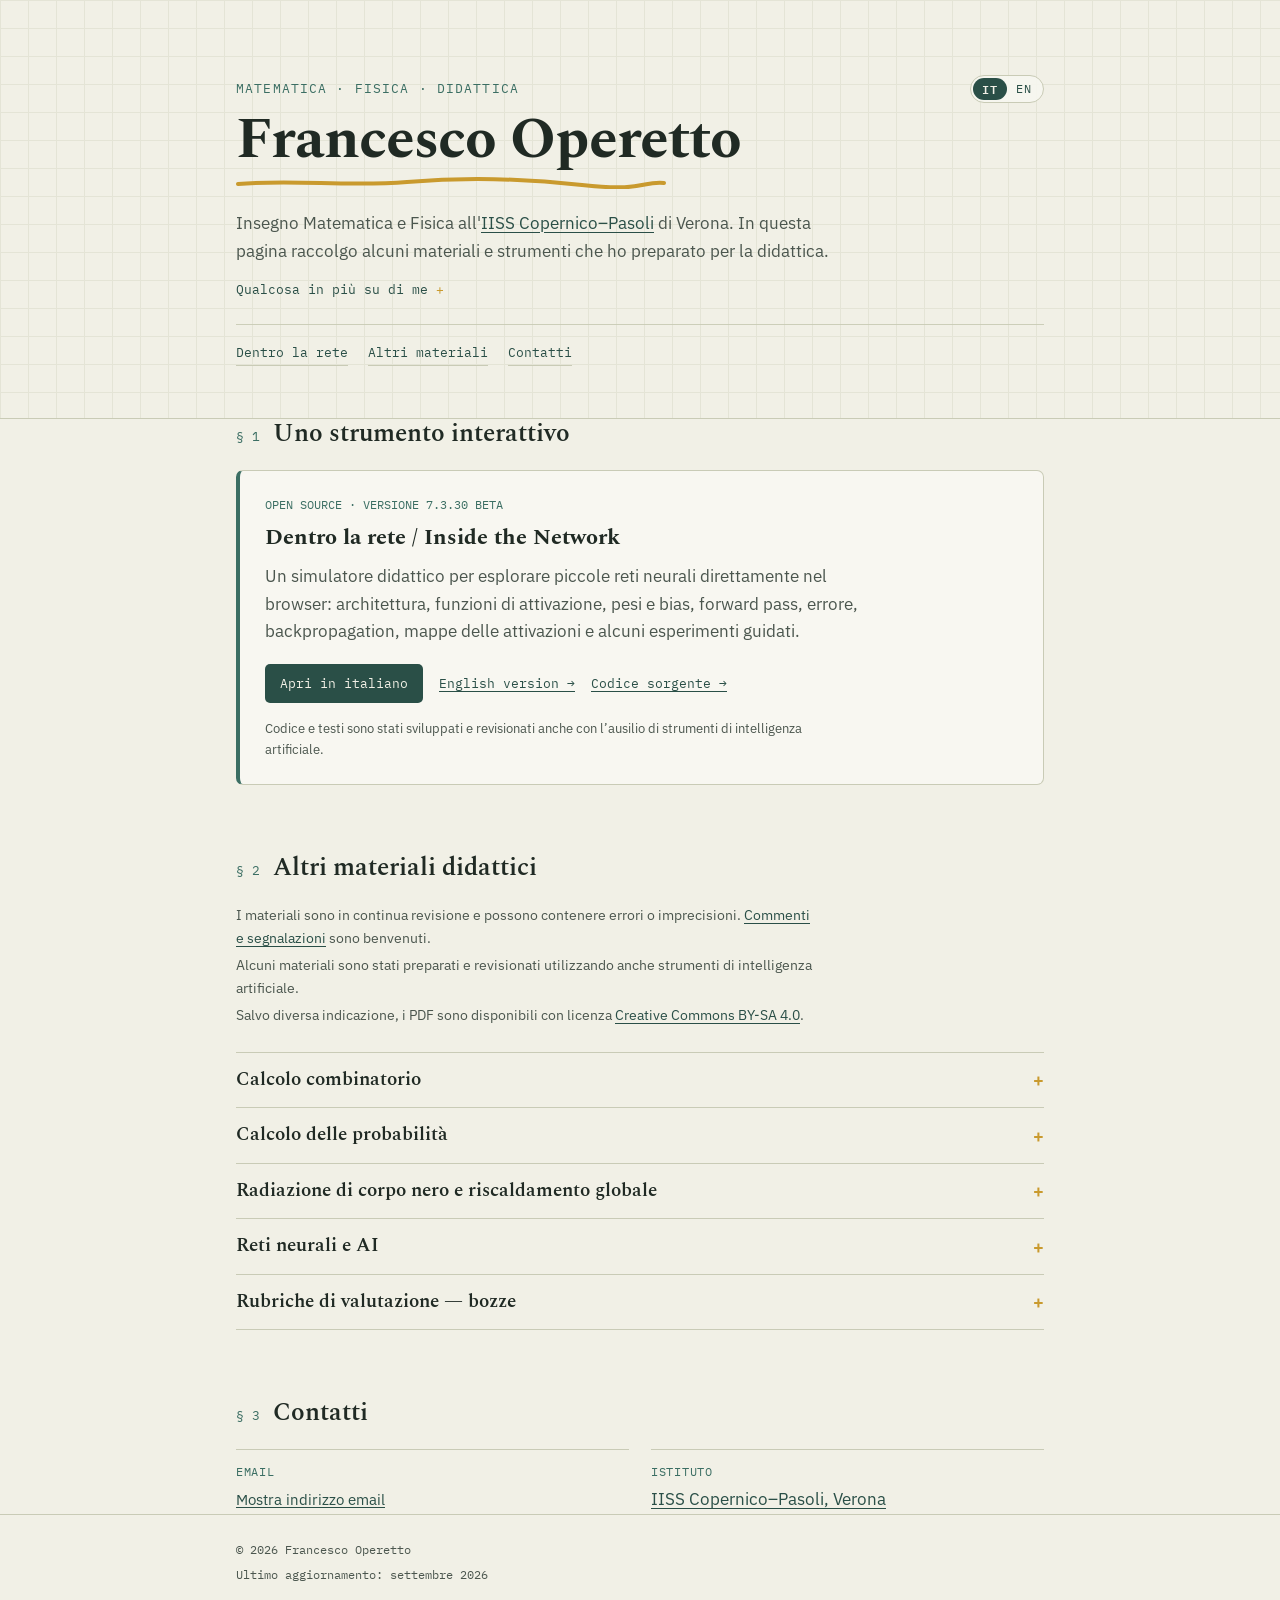
==== index.html @ d1ef3c58 "Add NN teaching notes and update materials" ====
<!DOCTYPE html>
<html lang="it">
<head>
<meta charset="UTF-8">
<meta name="viewport" content="width=device-width, initial-scale=1.0">
<title>Francesco Operetto — Matematica, fisica e didattica</title>
<meta name="description" content="Pagina personale di Francesco Operetto, docente di matematica e fisica. Materiali didattici per il liceo e strumenti interattivi per esplorare matematica, fisica e reti neurali.">
<link rel="canonical" href="https://francesco-operetto.github.io/">
<link rel="alternate" hreflang="it" href="https://francesco-operetto.github.io/">
<link rel="alternate" hreflang="en" href="https://francesco-operetto.github.io/en/">
<link rel="alternate" hreflang="x-default" href="https://francesco-operetto.github.io/">

<link rel="icon" href="favicon.svg" type="image/svg+xml">
<link rel="icon" href="favicon-32.png" sizes="32x32" type="image/png">
<link rel="icon" href="favicon-16.png" sizes="16x16" type="image/png">
<link rel="shortcut icon" href="favicon.ico">
<link rel="apple-touch-icon" href="apple-touch-icon.png">

<link rel="preconnect" href="https://fonts.googleapis.com">
<link rel="preconnect" href="https://fonts.gstatic.com" crossorigin>
<link href="https://fonts.googleapis.com/css2?family=Spectral:ital,wght@0,500;0,600;0,700;1,500&family=IBM+Plex+Sans:wght@400;500;600&family=IBM+Plex+Mono:wght@400;500&display=swap" rel="stylesheet">

<link rel="stylesheet" href="assets/css/style.css">
</head>
<body>
<header class="hero">
  <div class="grid-bg" aria-hidden="true"></div>
  <div class="wrap" style="position:relative">
    <nav class="lang-switch" aria-label="Lingua">
      <span aria-current="page">IT</span><span class="sep">·</span><a href="en/index.html" lang="en">EN</a>
    </nav>
    <p class="eyebrow">Matematica · fisica · didattica</p>
    <h1>Francesco Operetto</h1>
    <svg class="chalk-line" viewBox="0 0 430 13" aria-hidden="true" preserveAspectRatio="none">
      <path d="M2 8 C 58 3, 111 11, 171 6 S 283 2, 346 9 S 405 5, 428 7" />
    </svg>
    <p class="intro">
      Insegno Matematica e Fisica all'<a href="https://www.copernicopasoli.edu.it/wp/" target="_blank" rel="noopener">IISS Copernico–Pasoli</a> di Verona.
      In questa pagina raccolgo alcuni materiali e strumenti che ho preparato per la didattica.
    </p>
    <details class="profile-more">
      <summary>Qualcosa in più su di me</summary>
      <div class="profile-more-content">
        <p>Sono fisico e dottore di ricerca in Fisica; chi fosse curioso sulla mia attività durante il dottorato può dare un’occhiata a <a href="ricerca.html">questa pagina</a>.</p>
        <p>Ho un diploma in <a href="https://www.sentieriformativi.it/2019/counselling/" target="_blank" rel="noopener">Counseling</a> presso il Centro Camilliano di Formazione di Verona.</p>
      </div>
    </details>
    <nav class="jump-nav" aria-label="Sezioni della pagina">
      <a href="#app">Dentro la rete</a>
      <a href="#materiali">Altri materiali</a>
      <a href="#contatti">Contatti</a>
    </nav>
  </div>
</header>

<main class="wrap">
  <section id="app">
    <div class="section-head">
      <span class="section-num">§ 1</span>
      <h2>Uno strumento interattivo</h2>
    </div>
    <div class="app-card">
      <div class="app-kicker">OPEN SOURCE · VERSIONE 7.3.30 BETA</div>
      <h3>Dentro la rete / Inside the Network</h3>
      <p>
        Un simulatore didattico per esplorare piccole reti neurali direttamente nel browser: architettura,
        funzioni di attivazione, pesi e bias, forward pass, errore, backpropagation, mappe delle attivazioni e alcuni esperimenti guidati.
      </p>
      <div class="actions">
        <a class="btn" href="https://francesco-operetto.github.io/dentro-la-rete/it/">Apri in italiano</a>
        <a class="text-link" href="https://francesco-operetto.github.io/dentro-la-rete/en/" lang="en">English version →</a>
        <a class="text-link" href="https://github.com/francesco-operetto/dentro-la-rete">Codice sorgente →</a>
      </div>
      <p class="material-note app-note">Codice e testi sono stati sviluppati e revisionati anche con l’ausilio di strumenti di intelligenza artificiale.</p>
    </div>
  </section>

  <section id="materiali">
    <div class="section-head">
      <span class="section-num">§ 2</span>
      <h2>Altri materiali didattici</h2>
    </div>
    <div class="material-notes">
      <p class="material-note">I materiali sono in continua revisione e possono contenere errori o imprecisioni. <a href="#contatti">Commenti e segnalazioni</a> sono benvenuti.</p>
      <p class="material-note">Alcuni materiali sono stati preparati e revisionati utilizzando anche strumenti di intelligenza artificiale.</p>
      <p class="material-note">Salvo diversa indicazione, i PDF sono disponibili con licenza <a href="https://creativecommons.org/licenses/by-sa/4.0/deed.it" target="_blank" rel="noopener">Creative Commons BY-SA 4.0</a>.</p>
    </div>

    <details class="material-group" id="calcolo-combinatorio">
      <summary>Calcolo combinatorio</summary>
      <ul class="files">
        
        <li><div class="file-row"><div><div class="file-name">Calcolo combinatorio e codifica di inclusione</div><div class="file-desc">Scheda: le formule di disposizioni e combinazioni ricavate dalle permutazioni con ripetizione.</div><div class="file-meta">PDF · 641 KB · aggiornato 14 luglio 2026</div></div><a class="dl" href="materiali/calcolo-combinatorio/combinatoria_e_codifica_di_inclusione_scheda.pdf">Apri PDF →</a></div></li>
        <li><div class="file-row"><div><div class="file-name">Calcolo combinatorio e gruppo simmetrico</div><div class="file-desc">Approfondimento per docenti: permutazioni come elementi del gruppo simmetrico.</div><div class="file-meta">PDF · 460 KB · aggiornato 14 luglio 2026</div></div><a class="dl" href="materiali/calcolo-combinatorio/calcolo_combinatorio_e_teoria_gruppi_scheda_docenti.pdf">Apri PDF →</a></div></li><li><div class="file-row"><div><div class="file-name">Dalle disposizioni alle combinazioni semplici</div><div class="file-desc">Scheda: come si ricava la formula delle combinazioni.</div><div class="file-meta">PDF · 286 KB · aggiornato 14 luglio 2026</div></div><a class="dl" href="materiali/calcolo-combinatorio/combinazioni_semplici_scheda.pdf">Apri PDF →</a></div></li>
        <li><div class="file-row"><div><div class="file-name">Dalle permutazioni semplici a quelle con ripetizione</div><div class="file-desc">Scheda: come si ricava la formula delle permutazioni con ripetizione.</div><div class="file-meta">PDF · 340 KB · aggiornato 14 luglio 2026</div></div><a class="dl" href="materiali/calcolo-combinatorio/permutazioni_con_ripetizione_scheda.pdf">Apri PDF →</a></div></li>
        <li><div class="file-row"><div><div class="file-name">Problemi di suddivisione in gruppi</div><div class="file-desc">Esercizi svolti, a partire da un quesito dell'Esame di Stato 2025.</div><div class="file-meta">PDF · 420 KB · aggiornato 14 luglio 2026</div></div><a class="dl" href="materiali/calcolo-combinatorio/problemi_di_suddivisione_esercizi.pdf">Apri PDF →</a></div></li>
      </ul>
    </details>

    <details class="material-group" id="calcolo-delle-probabilita">
      <summary>Calcolo delle probabilità</summary>
      <ul class="files">
        <li><div class="file-row"><div><div class="file-name">Il SuperEnalotto e il calcolo delle probabilità</div><div class="file-desc">Dispensa: probabilità di vincita e analisi dell'iniquità del gioco.</div><div class="file-meta">PDF · 735 KB · aggiornato 14 luglio 2026</div></div><a class="dl" href="materiali/calcolo-delle-probabilita/superenalotto_dispensa.pdf">Apri PDF →</a></div></li>
      </ul>
    </details>

    <details class="material-group" id="radiazione-corpo-nero-riscaldamento-globale">
      <summary>Radiazione di corpo nero e riscaldamento globale</summary>
      <ul class="files">
        
        <li><div class="file-row"><div><div class="file-name">Effetto serra e riscaldamento globale</div><div class="file-desc">Dispensa: la fisica del riscaldamento globale a partire dalla radiazione di corpo nero.</div><div class="file-meta">PDF · 1,0 MB · aggiornato 16 luglio 2026</div></div><a class="dl" href="materiali/radiazione-corpo-nero-riscaldamento-globale/effetto_serra_dispensa.pdf">Apri PDF →</a></div></li><li><div class="file-row"><div><div class="file-name">Studio di funzione applicato al corpo nero</div><div class="file-desc">Scheda: le leggi di Wien e di Stefan–Boltzmann ricavate con uno studio di funzione.</div><div class="file-meta">PDF · 566 KB · aggiornato 14 luglio 2026</div></div><a class="dl" href="materiali/radiazione-corpo-nero-riscaldamento-globale/studio_funzione_corpo_nero_dispensa.pdf">Apri PDF →</a></div></li>
      </ul>
    </details>

    <details class="material-group" id="reti-neurali-ai">
      <summary>Reti neurali e AI</summary>
      <ul class="files">
        <li><div class="file-row"><div><div class="file-name">Backpropagation e discesa del gradiente</div><div class="file-desc">Approfondimento per docenti: scheda sugli algoritmi di backpropagation e discesa del gradiente, con riferimento alla loro implementazione in Dentro la rete.</div><div class="file-meta">PDF · Italiano 741 KB · English 721 KB · aggiornato 2 settembre 2026</div><div class="file-meta">Applicazione collegata: <a href="https://francesco-operetto.github.io/dentro-la-rete/it/">Dentro la rete</a></div></div><div class="file-actions"><a class="dl" href="materiali/reti-neurali-ai/backpropagation_e_discesa_del_gradiente_it.pdf">PDF · Italiano →</a><a class="dl" href="materiali/reti-neurali-ai/backpropagation_and_gradient_descent_en.pdf" lang="en">PDF · English →</a></div></div></li>
      </ul>
    </details>

    <details class="material-group" id="rubriche-di-valutazione">
      <summary>Rubriche di valutazione — bozze</summary>
      <ul class="files">
        <li><div class="file-row"><div><div class="file-name">Fisica — prova orale</div><div class="file-desc">Bozza di rubrica di valutazione per prove orali di fisica, secondo biennio e quinto anno del Liceo Scientifico.</div><div class="file-meta">PDF · 375 KB · aggiornato 22 agosto 2026</div></div><a class="dl" href="materiali/rubriche-di-valutazione/rubrica_valutazione_fisica_orale.pdf">Apri PDF →</a></div></li>
        <li><div class="file-row"><div><div class="file-name">Fisica — prova scritta</div><div class="file-desc">Bozza di rubrica di valutazione per prove scritte di fisica, secondo biennio e quinto anno del Liceo Scientifico.</div><div class="file-meta">PDF · 378 KB · aggiornato 22 agosto 2026</div></div><a class="dl" href="materiali/rubriche-di-valutazione/rubrica_valutazione_fisica_scritto.pdf">Apri PDF →</a></div></li>
        <li><div class="file-row"><div><div class="file-name">Matematica — prova orale</div><div class="file-desc">Bozza di rubrica di valutazione per prove orali di matematica, secondo biennio e quinto anno del Liceo Scientifico.</div><div class="file-meta">PDF · 393 KB · aggiornato 22 agosto 2026</div></div><a class="dl" href="materiali/rubriche-di-valutazione/rubrica_valutazione_matematica_orale.pdf">Apri PDF →</a></div></li>
        <li><div class="file-row"><div><div class="file-name">Matematica — prova scritta</div><div class="file-desc">Bozza di rubrica di valutazione per prove scritte di matematica, secondo biennio e quinto anno del Liceo Scientifico.</div><div class="file-meta">PDF · 369 KB · aggiornato 22 agosto 2026</div></div><a class="dl" href="materiali/rubriche-di-valutazione/rubrica_valutazione_matematica_scritto.pdf">Apri PDF →</a></div></li>
      </ul>
    </details>
  </section>

  <section id="contatti">
    <div class="section-head">
      <span class="section-num">§ 3</span>
      <h2>Contatti</h2>
    </div>
    <div class="contact-grid">
      <div class="contact-item">
        <span class="label">Email</span>
        <button class="email-reveal" id="emailReveal" type="button">Mostra indirizzo email</button>
        <noscript><span class="placeholder">Abilita JavaScript per visualizzare l’indirizzo email.</span></noscript>
      </div>
      <div class="contact-item"><span class="label">Istituto</span><a href="https://www.copernicopasoli.edu.it/wp/" target="_blank" rel="noopener">IISS Copernico–Pasoli, Verona</a></div>
    </div>
  </section>
</main>

<footer>
  <div class="wrap">
    <p>© 2026 Francesco Operetto</p>
    <p>Ultimo aggiornamento: settembre 2026</p>
  </div>
</footer>

<script>
(() => {
  const trigger = document.getElementById('emailReveal');
  if (!trigger) return;

  // L'indirizzo non compare in chiaro nel sorgente e viene ricostruito
  // soltanto quando il visitatore chiede di visualizzarlo.
  const encoded = [67, 52, 60, 61, 73, 10, 101, 92, 56, 115, 4, 78, 89, 38, 116, 49, 77, 105, 111, 89, 12];
  const key = [37, 91, 18, 73, 44, 107, 6, 52, 81, 29, 99, 14, 62, 75, 21, 88, 33, 71, 12, 54, 97];

  const decode = () => encoded
    .map((value, i) => String.fromCharCode(value ^ key[i]))
    .join('');

  trigger.addEventListener('click', () => {
    const address = decode();
    const link = document.createElement('a');
    link.href = 'mai' + 'lto:' + address;
    link.textContent = address;
    link.className = 'email-link';
    link.setAttribute('aria-label', 'Scrivi un’email');
    trigger.replaceWith(link);
  }, { once: true });
})();
</script>

<script>
(() => {
  const materialPanels = [...document.querySelectorAll('details.material-group[id]')];

  const openPanelFromHash = () => {
    if (!window.location.hash) return;
    const id = decodeURIComponent(window.location.hash.slice(1));
    const target = document.getElementById(id);
    if (target?.matches('details.material-group')) {
      target.open = true;
    }
  };

  const setHashWithoutScrolling = (id) => {
    const url = new URL(window.location.href);
    url.hash = id;
    history.replaceState(null, '', url);
  };

  const clearHashWithoutScrolling = () => {
    const url = new URL(window.location.href);
    url.hash = '';
    history.replaceState(null, '', url);
  };

  materialPanels.forEach((panel) => {
    panel.addEventListener('toggle', () => {
      if (panel.open) {
        setHashWithoutScrolling(panel.id);
      } else if (window.location.hash === `#${panel.id}`) {
        clearHashWithoutScrolling();
      }
    });
  });

  openPanelFromHash();
  window.addEventListener('hashchange', openPanelFromHash);
})();
</script>

</body>
</html>
---- assets/css/style.css ----
/* Stile condiviso — francesco-operetto.github.io */
:root{
  --paper:#F1F0E6;
  --paper-dim:#E8E6D8;
  --ink:#202A24;
  --ink-soft:#4B564E;
  --rule:#C9CBB6;
  --teal:#3B6E63;
  --teal-deep:#2A4F47;
  --yellow:#C99A2E;
  --card:#F8F7F1;
  --max-w:860px;
  /* alias usati da alcuni componenti della pagina ricerca */
  --chalk-teal:var(--teal);
  --chalk-teal-deep:var(--teal-deep);
  --chalk-yellow:var(--yellow);
  --paper-card:var(--card);
}
@media (prefers-color-scheme:dark){
  :root{
    --paper:#1B211D;
    --paper-dim:#222923;
    --ink:#EDEBDD;
    --ink-soft:#B7BEB2;
    --rule:#3A443C;
    --teal:#7FBAAB;
    --teal-deep:#9FD3C4;
    --yellow:#E3B94D;
    --card:#212820;
  }
}
*{box-sizing:border-box}
html{scroll-behavior:smooth}
body{
  margin:0;background:var(--paper);color:var(--ink);
  font-family:'IBM Plex Sans',sans-serif;font-size:17px;line-height:1.62;
  -webkit-font-smoothing:antialiased;
}
a{color:var(--teal-deep);text-decoration-thickness:1.4px;text-underline-offset:3px}
a:hover{color:var(--ink)}
a:focus-visible,button:focus-visible,summary:focus-visible{outline:2px solid var(--yellow);outline-offset:3px}
.wrap{max-width:var(--max-w);margin:0 auto;padding:0 26px}
.hero{position:relative;padding:78px 0 52px;overflow:hidden;border-bottom:1px solid var(--rule)}
.hero-sub{padding:56px 0 44px}
.grid-bg{
  position:absolute;inset:0;pointer-events:none;opacity:.32;
  background-image:linear-gradient(var(--rule) 1px,transparent 1px),linear-gradient(90deg,var(--rule) 1px,transparent 1px);
  background-size:28px 28px;
}
.eyebrow{margin:0 0 12px;color:var(--teal);font-family:'IBM Plex Mono',monospace;font-size:12.5px;letter-spacing:.09em;text-transform:uppercase}
h1,h2,h3{font-family:'Spectral',serif}
h1,.name{margin:0;font-family:'Spectral',serif;font-weight:700;font-size:clamp(2.5rem,6vw,3.6rem);line-height:1.05;letter-spacing:-.018em}
.chalk-line,.chalk-underline{display:block;width:min(100%,430px);height:13px;margin:5px 0 0}
.chalk-line path,.chalk-underline path{stroke:var(--yellow);stroke-width:4;fill:none;stroke-linecap:round}
.chalk-underline-mini{display:block;height:10px;margin-top:4px}
.chalk-underline-mini path{stroke:var(--yellow);stroke-width:3;fill:none;stroke-linecap:round}
.intro,.role{margin:20px 0 0;max-width:62ch;color:var(--ink-soft);font-size:1.08rem}
.role{max-width:52ch}

/* Profilo facoltativo, vicino alla presentazione ma visivamente secondario */
.profile-more{max-width:62ch;margin-top:10px}
.profile-more summary{cursor:pointer;list-style:none;padding:4px 0 3px;font-family:'IBM Plex Mono',monospace;font-size:12.5px;color:var(--teal-deep)}
.profile-more summary::-webkit-details-marker{display:none}
.profile-more summary::after{content:' +';color:var(--yellow)}
.profile-more[open] summary::after{content:' −'}
.profile-more-content{padding:3px 0 2px;color:var(--ink-soft);font-size:.91rem;max-width:62ch}
.profile-more-content p{margin:7px 0}
.jump-nav{display:flex;flex-wrap:wrap;gap:10px 20px;margin-top:22px;padding-top:17px;border-top:1px solid color-mix(in srgb,var(--rule) 92%,transparent);font-family:'IBM Plex Mono',monospace;font-size:13px}
.jump-nav a{text-decoration:none;border-bottom:1px solid var(--rule);padding-bottom:2px}
.back-link{font-family:'IBM Plex Mono',monospace;font-size:13px;letter-spacing:.04em;text-transform:none;color:var(--teal)}
.back-link:hover{color:var(--ink)}
.page-return{margin:34px 0 8px;padding-top:18px;border-top:1px solid color-mix(in srgb,var(--rule) 70%,transparent)}

main{padding:54px 0 92px}
section{margin-bottom:68px}
section:last-of-type{margin-bottom:0}
.section-head{display:flex;align-items:baseline;gap:13px;margin-bottom:21px}
.section-num{font-family:'IBM Plex Mono',monospace;font-size:12.5px;color:var(--teal);white-space:nowrap}
h2{font-size:1.55rem;line-height:1.2;margin:0;font-weight:600}
h3{font-size:1.12rem;margin:0}
.lead,p.lead{max-width:64ch;color:var(--ink-soft);margin:0 0 22px}

/* App */
.app-card{background:var(--card);border:1px solid var(--rule);border-left:4px solid var(--teal);border-radius:7px;padding:24px 25px}
.app-kicker{font-family:'IBM Plex Mono',monospace;font-size:12px;color:var(--teal);margin-bottom:7px}
.app-card h3{font-size:1.35rem;margin-bottom:7px}
.app-card p{margin:0;color:var(--ink-soft);max-width:62ch}
.actions{display:flex;flex-wrap:wrap;gap:10px 16px;margin-top:18px;align-items:center}
.btn{display:inline-block;padding:9px 15px;border-radius:5px;background:var(--teal-deep);color:var(--paper);font-family:'IBM Plex Mono',monospace;font-size:13px;text-decoration:none;white-space:nowrap}
.btn:hover{background:var(--ink);color:var(--paper)}
.text-link{font-family:'IBM Plex Mono',monospace;font-size:12.5px}
.app-note{margin-top:15px!important;font-size:.82rem!important;max-width:68ch!important}

/* Materiali */
.material-notes{margin:0 0 25px}
.material-note{margin:5px 0;color:var(--ink-soft);font-size:.87rem;max-width:72ch}
.material-group{border-top:1px solid var(--rule)}
.material-group:last-of-type{border-bottom:1px solid var(--rule)}
.material-group summary{
  display:flex;align-items:center;justify-content:space-between;gap:12px;padding:15px 0;
  cursor:pointer;list-style:none;font-family:'Spectral',serif;font-weight:600;font-size:1.18rem;line-height:1.3;
}
.material-group summary::-webkit-details-marker{display:none}
.material-group summary::after{content:'+';color:var(--yellow);font-family:'IBM Plex Mono',monospace;font-size:18px;flex-shrink:0}
.material-group[open] summary::after{content:'−'}
.files{list-style:none;margin:0;padding:0 0 14px 14px}
.files li{padding:12px 0;border-top:1px solid color-mix(in srgb,var(--rule) 72%,transparent)}
.file-row{display:grid;grid-template-columns:minmax(0,1fr) auto;gap:12px 20px;align-items:start}
.file-name{font-weight:500;font-size:.94rem;line-height:1.45}
.file-desc{color:var(--ink-soft);font-size:.86rem;margin-top:2px;max-width:64ch}
.file-meta{margin-top:5px;color:var(--ink-soft);font-family:'IBM Plex Mono',monospace;font-size:11.6px;line-height:1.45}
.dl,.dl-link{font-family:'IBM Plex Mono',monospace;font-size:12.3px;white-space:nowrap}
.file-actions{display:flex;flex-direction:column;gap:5px;align-items:flex-end;justify-self:end}
.pending{display:flex;justify-content:space-between;gap:18px;align-items:baseline;padding:15px 0;border-top:1px solid var(--rule);border-bottom:1px solid var(--rule)}
.pending-title{font-family:'Spectral',serif;font-weight:600;font-size:1.18rem;line-height:1.3}
.pending small{font-family:'IBM Plex Mono',monospace;color:var(--ink-soft);font-size:11.8px;white-space:nowrap}

/* Contatti */
.contact-grid{display:grid;grid-template-columns:1fr 1fr;gap:22px}
.contact-item{padding-top:12px;border-top:1px solid var(--rule)}
.label,.contact-label{display:block;margin-bottom:5px;color:var(--teal);font-family:'IBM Plex Mono',monospace;font-size:11.8px;text-transform:uppercase;letter-spacing:.06em}
.placeholder{color:var(--ink-soft);font-size:.92rem}
.email-reveal{appearance:none;border:0;background:none;padding:0;color:var(--teal-deep);font:inherit;font-size:.92rem;text-decoration:underline;text-decoration-thickness:1px;text-underline-offset:2px;cursor:pointer}
.email-reveal:hover,.email-reveal:focus-visible{color:var(--ink)}
.email-link{font-size:.92rem}

/* Pagina ricerca */
.interests-list{list-style:none;margin:0;padding:0}
.interests-list li{position:relative;padding:6px 0 6px 20px;color:var(--ink-soft);font-size:.98rem}
.interests-list li::before{content:'';position:absolute;left:2px;top:15px;width:6px;height:6px;border-radius:50%;background:var(--teal)}
.tag{display:inline-block;font-family:'IBM Plex Mono',monospace;font-size:12px;letter-spacing:.02em;color:var(--teal-deep);background:var(--paper-dim);border-radius:4px;padding:2px 8px}
.thesis-card{background:var(--card);border:1px solid var(--rule);border-radius:6px;padding:22px 24px;display:flex;align-items:center;justify-content:space-between;gap:20px;flex-wrap:wrap}
.thesis-card h3{font-size:1.1rem;margin:0 0 4px}
.thesis-card p{margin:0;color:var(--ink-soft);font-size:.95rem}
.tabs{display:flex;gap:8px;margin-bottom:24px;border-bottom:1px solid var(--rule)}
.tab-btn{font-family:'IBM Plex Mono',monospace;font-size:14px;background:none;border:none;color:var(--ink-soft);padding:10px 4px;cursor:pointer;position:relative;top:1px}
.tab-btn[aria-selected='true']{color:var(--ink);border-bottom:2px solid var(--yellow)}
.tab-panel{display:none}.tab-panel.active{display:block}
ol.pubs{list-style:none;margin:0;padding:0;counter-reset:pub}
ol.pubs li{counter-increment:pub;padding:16px 0;border-bottom:1px solid var(--rule)}
ol.pubs li:last-child{border-bottom:none}
ol.pubs li::before{content:counter(pub,decimal-leading-zero);font-family:'IBM Plex Mono',monospace;font-size:12.5px;color:var(--teal);display:block;margin-bottom:4px}
.pub-title{font-weight:500;margin:0 0 3px}.pub-venue{font-size:.92rem;color:var(--ink-soft);margin:0 0 4px}.pub-doi{font-family:'IBM Plex Mono',monospace;font-size:12.5px}

footer{border-top:1px solid var(--rule);padding:25px 0 45px}
footer p{margin:0;color:var(--ink-soft);font-family:'IBM Plex Mono',monospace;font-size:11.8px}
footer p+p{margin-top:6px}

@media(max-width:650px){
  .hero{padding:36px 0 40px}.hero-sub{padding:34px 0 36px}main{padding-top:42px}
  .contact-grid{grid-template-columns:1fr}.file-row{grid-template-columns:1fr}.dl{justify-self:start}.file-actions{align-items:flex-start;justify-self:start}
  .pending{align-items:flex-start}.pending small{white-space:normal;text-align:right}
  .thesis-card{flex-direction:column;align-items:flex-start}
  .files{padding-left:9px}
}
@media(prefers-reduced-motion:reduce){html{scroll-behavior:auto}}

/* Selettore lingua: piccolo controllo segmentato, più visibile ma coerente con il layout */
.lang-switch{
  position:absolute;top:-3px;right:26px;
  display:inline-flex;align-items:center;gap:0;
  padding:2px;
  border:1px solid var(--rule);
  border-radius:999px;
  background:color-mix(in srgb,var(--card) 88%,transparent);
  font-family:'IBM Plex Mono',monospace;font-size:11.8px;
  letter-spacing:.05em;color:var(--ink-soft);
}
.lang-switch a,
.lang-switch [aria-current="page"]{
  min-width:34px;
  padding:4px 8px;
  border-radius:999px;
  text-align:center;
  line-height:1.2;
}
.lang-switch a{
  text-decoration:none;
  color:var(--teal-deep);
}
.lang-switch a:hover{
  background:var(--paper-dim);
  color:var(--ink);
}
.lang-switch [aria-current="page"]{
  background:var(--teal-deep);
  color:var(--paper);
  font-weight:600;
}
.lang-switch .sep{display:none}
@media(max-width:650px){
  .lang-switch{
    position:static;
    width:max-content;
    margin:0 0 16px auto;
  }
}
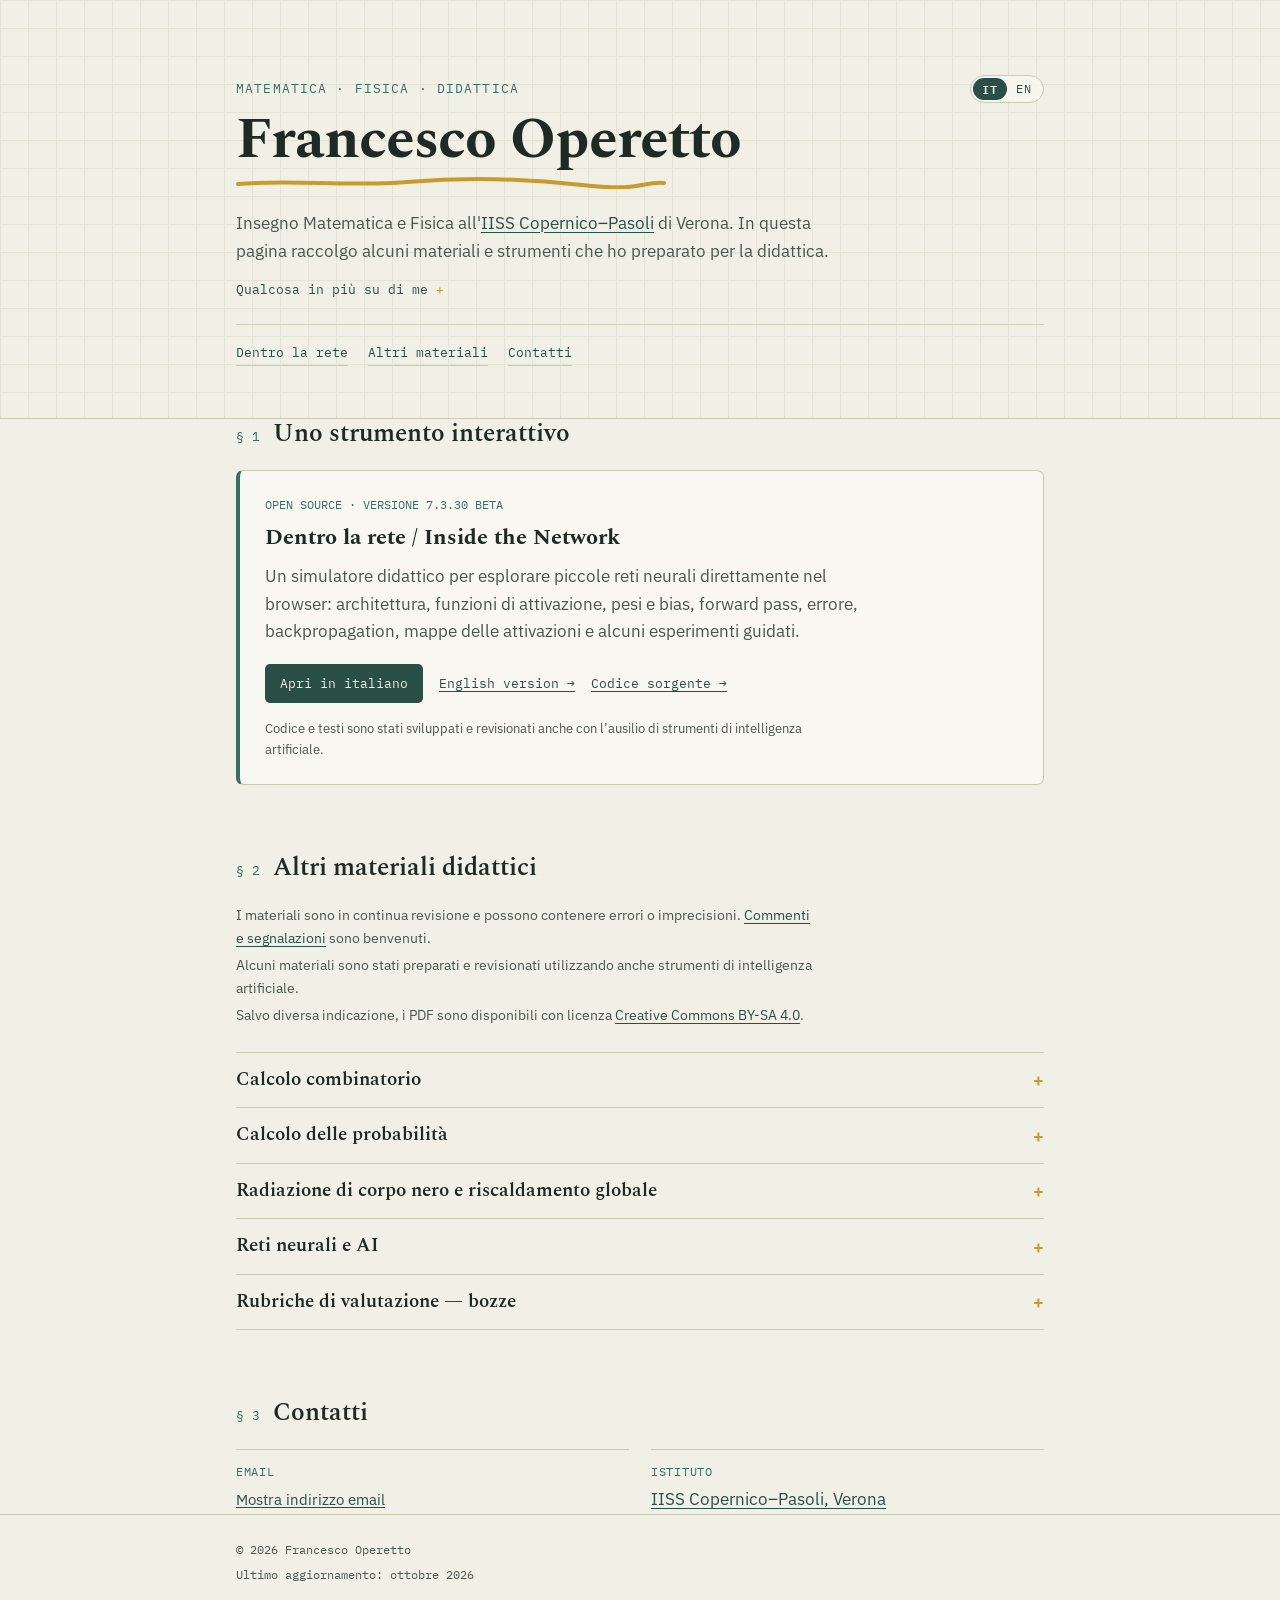
==== commit ef9a96ba: "Add files via upload" ====
--- a/index.html
+++ b/index.html
@@ -93,7 +93,7 @@
         <li><div class="file-row"><div><div class="file-name">Calcolo combinatorio e codifica di inclusione</div><div class="file-desc">Scheda: le formule di disposizioni e combinazioni ricavate dalle permutazioni con ripetizione.</div><div class="file-meta">PDF · 641 KB · aggiornato 14 luglio 2026</div></div><a class="dl" href="materiali/calcolo-combinatorio/combinatoria_e_codifica_di_inclusione_scheda.pdf">Apri PDF →</a></div></li>
         <li><div class="file-row"><div><div class="file-name">Calcolo combinatorio e gruppo simmetrico</div><div class="file-desc">Approfondimento per docenti: permutazioni come elementi del gruppo simmetrico.</div><div class="file-meta">PDF · 460 KB · aggiornato 14 luglio 2026</div></div><a class="dl" href="materiali/calcolo-combinatorio/calcolo_combinatorio_e_teoria_gruppi_scheda_docenti.pdf">Apri PDF →</a></div></li><li><div class="file-row"><div><div class="file-name">Dalle disposizioni alle combinazioni semplici</div><div class="file-desc">Scheda: come si ricava la formula delle combinazioni.</div><div class="file-meta">PDF · 286 KB · aggiornato 14 luglio 2026</div></div><a class="dl" href="materiali/calcolo-combinatorio/combinazioni_semplici_scheda.pdf">Apri PDF →</a></div></li>
         <li><div class="file-row"><div><div class="file-name">Dalle permutazioni semplici a quelle con ripetizione</div><div class="file-desc">Scheda: come si ricava la formula delle permutazioni con ripetizione.</div><div class="file-meta">PDF · 340 KB · aggiornato 14 luglio 2026</div></div><a class="dl" href="materiali/calcolo-combinatorio/permutazioni_con_ripetizione_scheda.pdf">Apri PDF →</a></div></li>
-        <li><div class="file-row"><div><div class="file-name">Problemi di suddivisione in gruppi</div><div class="file-desc">Esercizi svolti, a partire da un quesito dell'Esame di Stato 2025.</div><div class="file-meta">PDF · 420 KB · aggiornato 14 luglio 2026</div></div><a class="dl" href="materiali/calcolo-combinatorio/problemi_di_suddivisione_esercizi.pdf">Apri PDF →</a></div></li>
+        <li><div class="file-row"><div><div class="file-name">Problemi di suddivisione in gruppi</div><div class="file-desc">Esercizi svolti, a partire da un quesito dell'Esame di Stato 2025.</div><div class="file-meta">PDF · 421 KB · aggiornato 14 luglio 2026</div></div><a class="dl" href="materiali/calcolo-combinatorio/problemi_di_suddivisione_esercizi.pdf">Apri PDF →</a></div></li>
       </ul>
     </details>
 
@@ -115,7 +115,7 @@
     <details class="material-group" id="reti-neurali-ai">
       <summary>Reti neurali e AI</summary>
       <ul class="files">
-        <li><div class="file-row"><div><div class="file-name">Backpropagation e discesa del gradiente</div><div class="file-desc">Approfondimento per docenti: scheda sugli algoritmi di backpropagation e discesa del gradiente, con riferimento alla loro implementazione in Dentro la rete.</div><div class="file-meta">PDF · Italiano 741 KB · English 721 KB · aggiornato 2 settembre 2026</div><div class="file-meta">Applicazione collegata: <a href="https://francesco-operetto.github.io/dentro-la-rete/it/">Dentro la rete</a></div></div><div class="file-actions"><a class="dl" href="materiali/reti-neurali-ai/backpropagation_e_discesa_del_gradiente_it.pdf">PDF · Italiano →</a><a class="dl" href="materiali/reti-neurali-ai/backpropagation_and_gradient_descent_en.pdf" lang="en">PDF · English →</a></div></div></li>
+        <li><div class="file-row"><div><div class="file-name">Note matematiche sulle reti neurali</div><div class="file-desc">Approfondimento per docenti: la matematica di una rete neurale, dal calcolo delle uscite alla discesa del gradiente, passando per funzioni di errore e backpropagation, con riferimento alla loro implementazione in Dentro la rete.</div><div class="file-meta">PDF · Italiano 1,9 MB · English 1,9 MB · aggiornato 19 ottobre 2026</div><div class="file-meta">Applicazione collegata: <a href="https://francesco-operetto.github.io/dentro-la-rete/it/">Dentro la rete</a></div></div><div class="file-actions"><a class="dl" href="materiali/reti-neurali-ai/note_matematiche_reti_neurali.pdf">PDF · Italiano →</a><a class="dl" href="materiali/reti-neurali-ai/mathematical_notes_neural_networks.pdf" lang="en">PDF · English →</a></div></div></li>
       </ul>
     </details>
 
@@ -149,7 +149,7 @@
 <footer>
   <div class="wrap">
     <p>© 2026 Francesco Operetto</p>
-    <p>Ultimo aggiornamento: settembre 2026</p>
+    <p>Ultimo aggiornamento: ottobre 2026</p>
   </div>
 </footer>
 
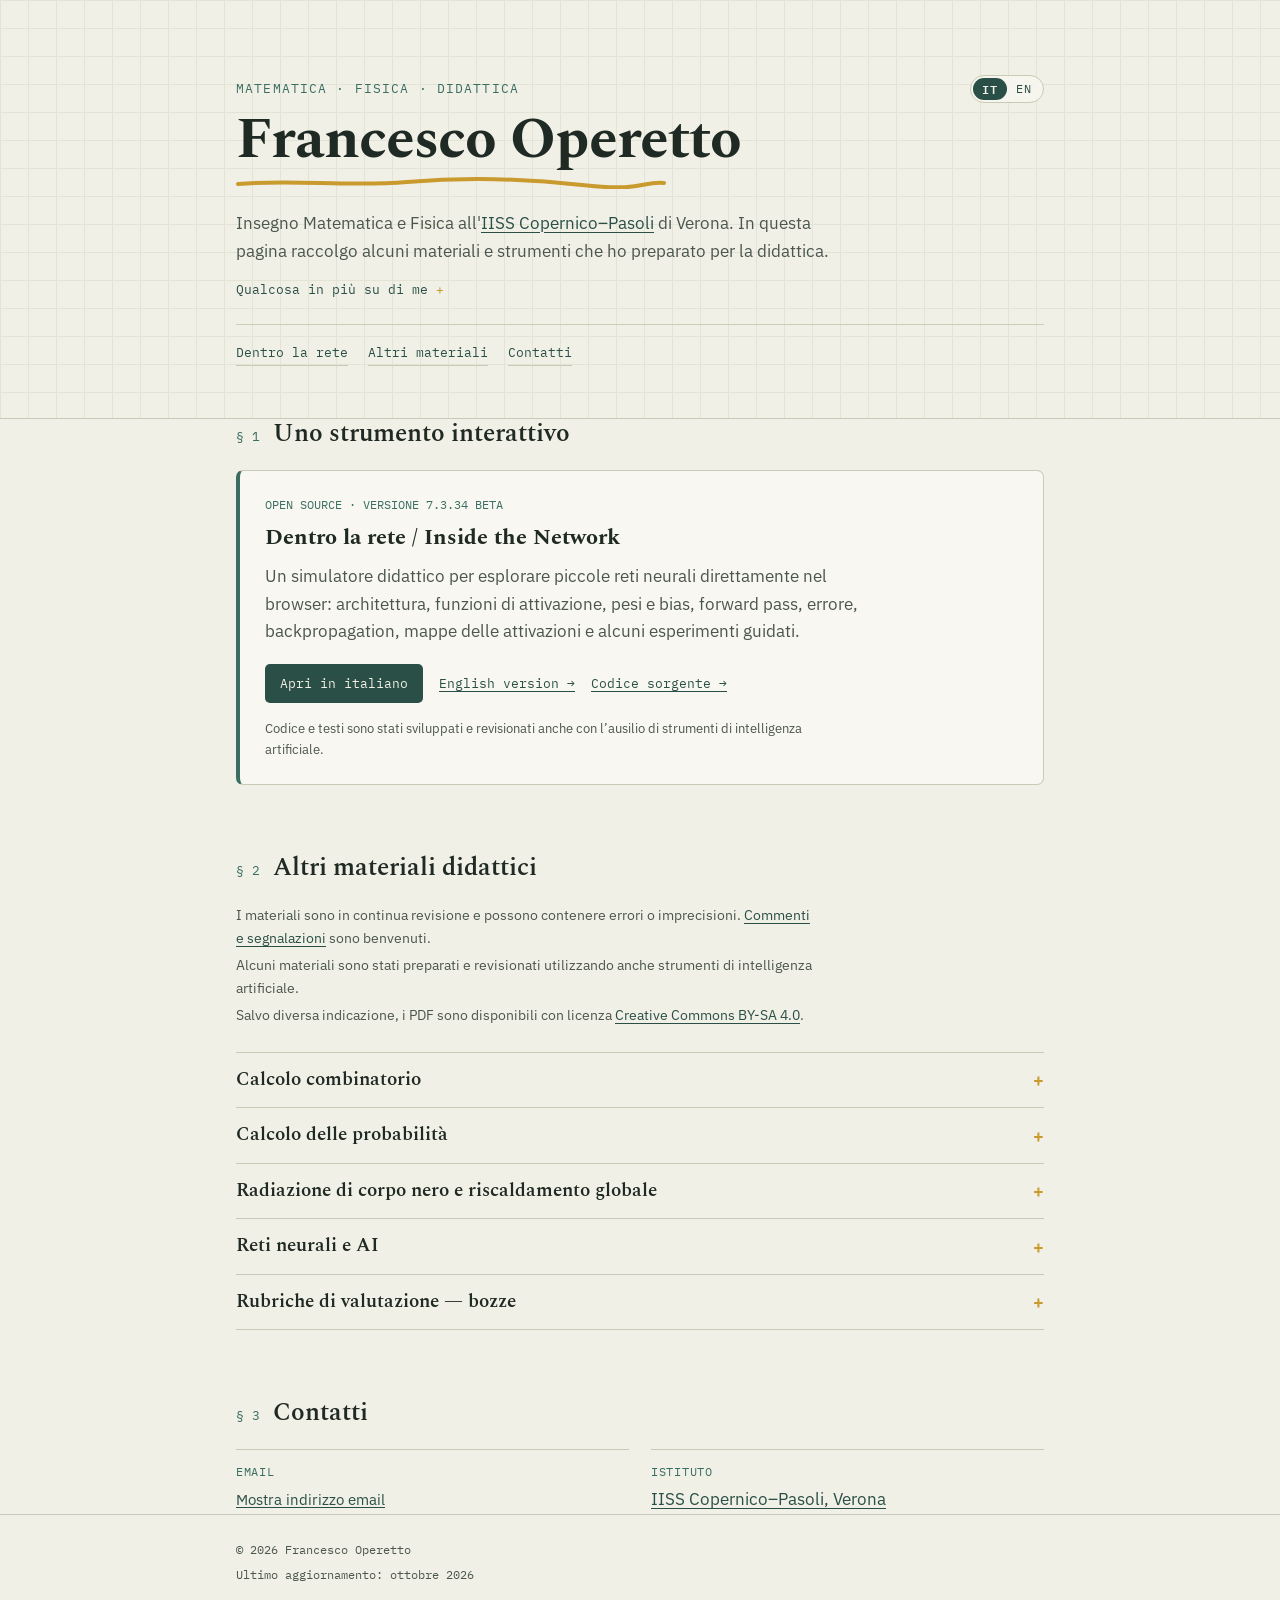
==== commit 7cbf71fe: "Update Dentro la rete version to 7.3.34" ====
--- a/index.html
+++ b/index.html
@@ -60,7 +60,7 @@
       <h2>Uno strumento interattivo</h2>
     </div>
     <div class="app-card">
-      <div class="app-kicker">OPEN SOURCE · VERSIONE 7.3.30 BETA</div>
+      <div class="app-kicker">OPEN SOURCE · VERSIONE 7.3.34 BETA</div>
       <h3>Dentro la rete / Inside the Network</h3>
       <p>
         Un simulatore didattico per esplorare piccole reti neurali direttamente nel browser: architettura,
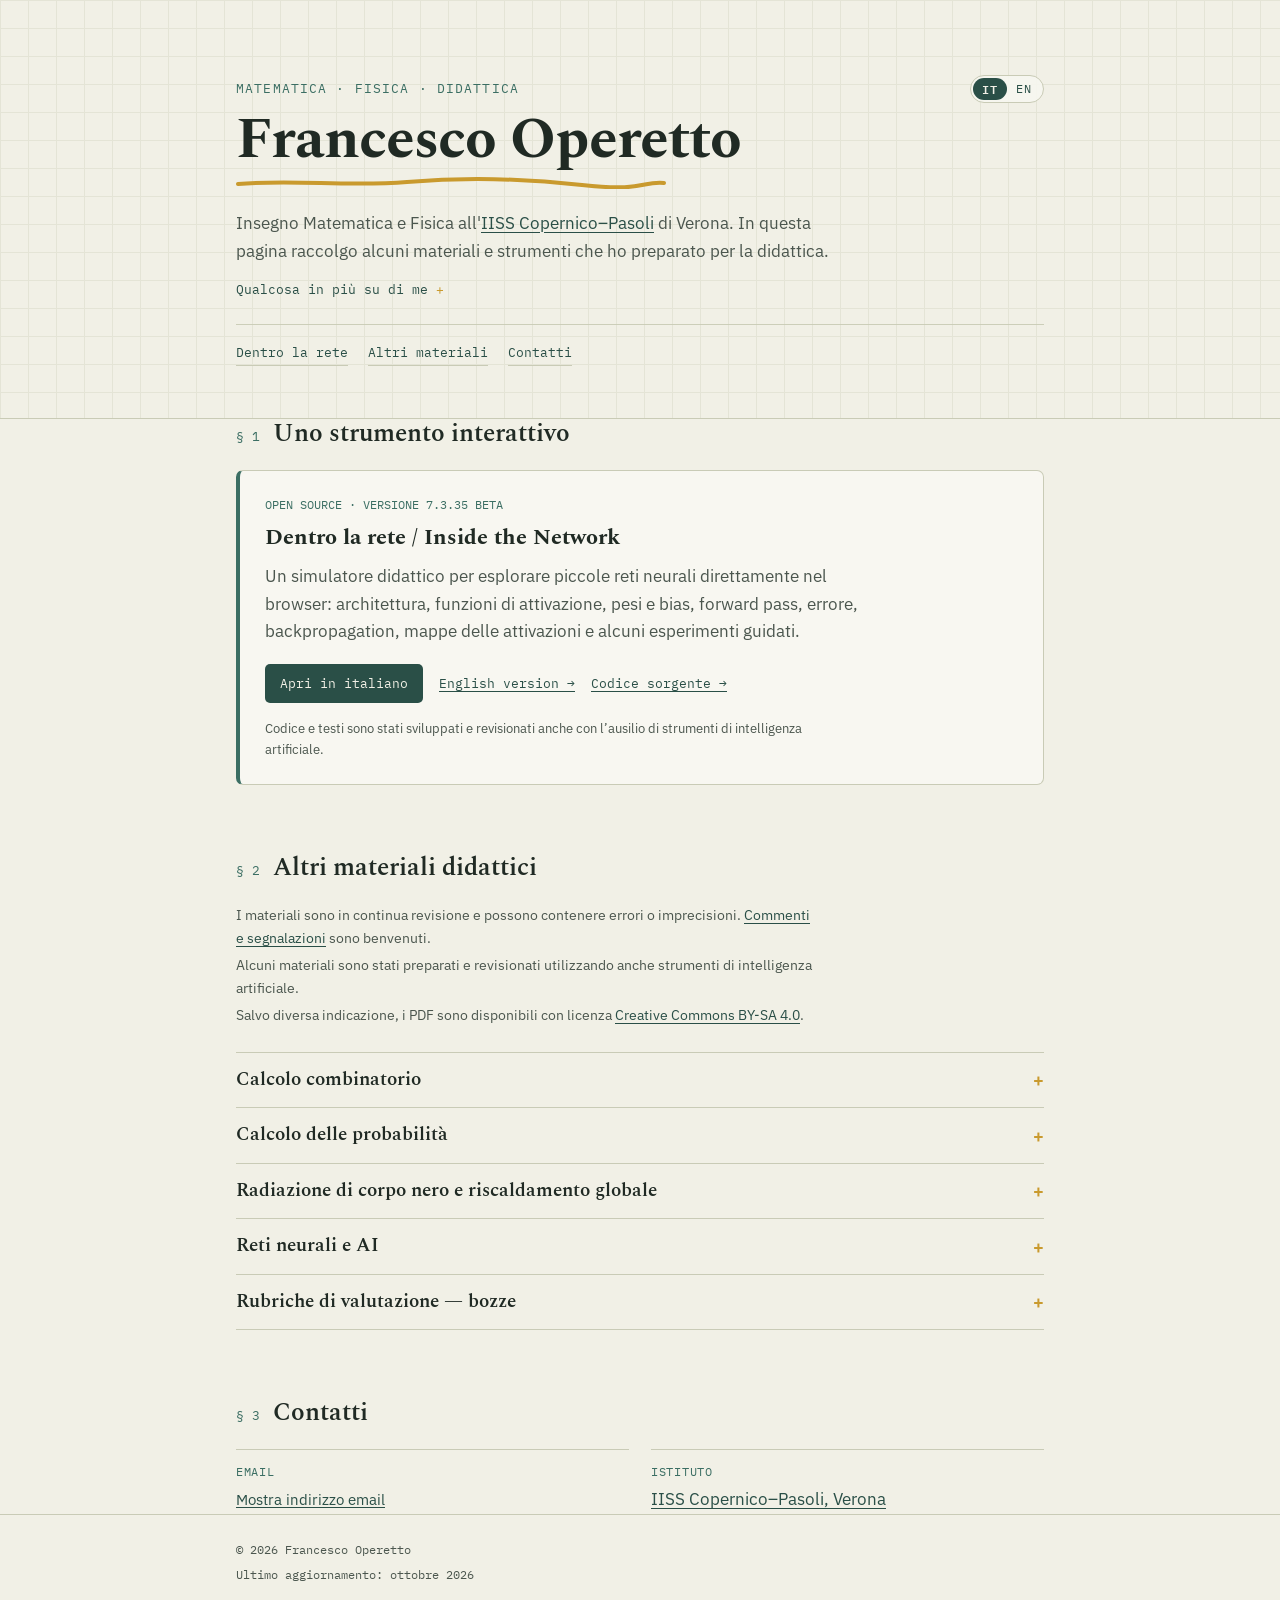
==== commit 16905867: "Update version number to 7.3.35 BETA" ====
--- a/index.html
+++ b/index.html
@@ -60,7 +60,7 @@
       <h2>Uno strumento interattivo</h2>
     </div>
     <div class="app-card">
-      <div class="app-kicker">OPEN SOURCE · VERSIONE 7.3.34 BETA</div>
+      <div class="app-kicker">OPEN SOURCE · VERSIONE 7.3.35 BETA</div>
       <h3>Dentro la rete / Inside the Network</h3>
       <p>
         Un simulatore didattico per esplorare piccole reti neurali direttamente nel browser: architettura,
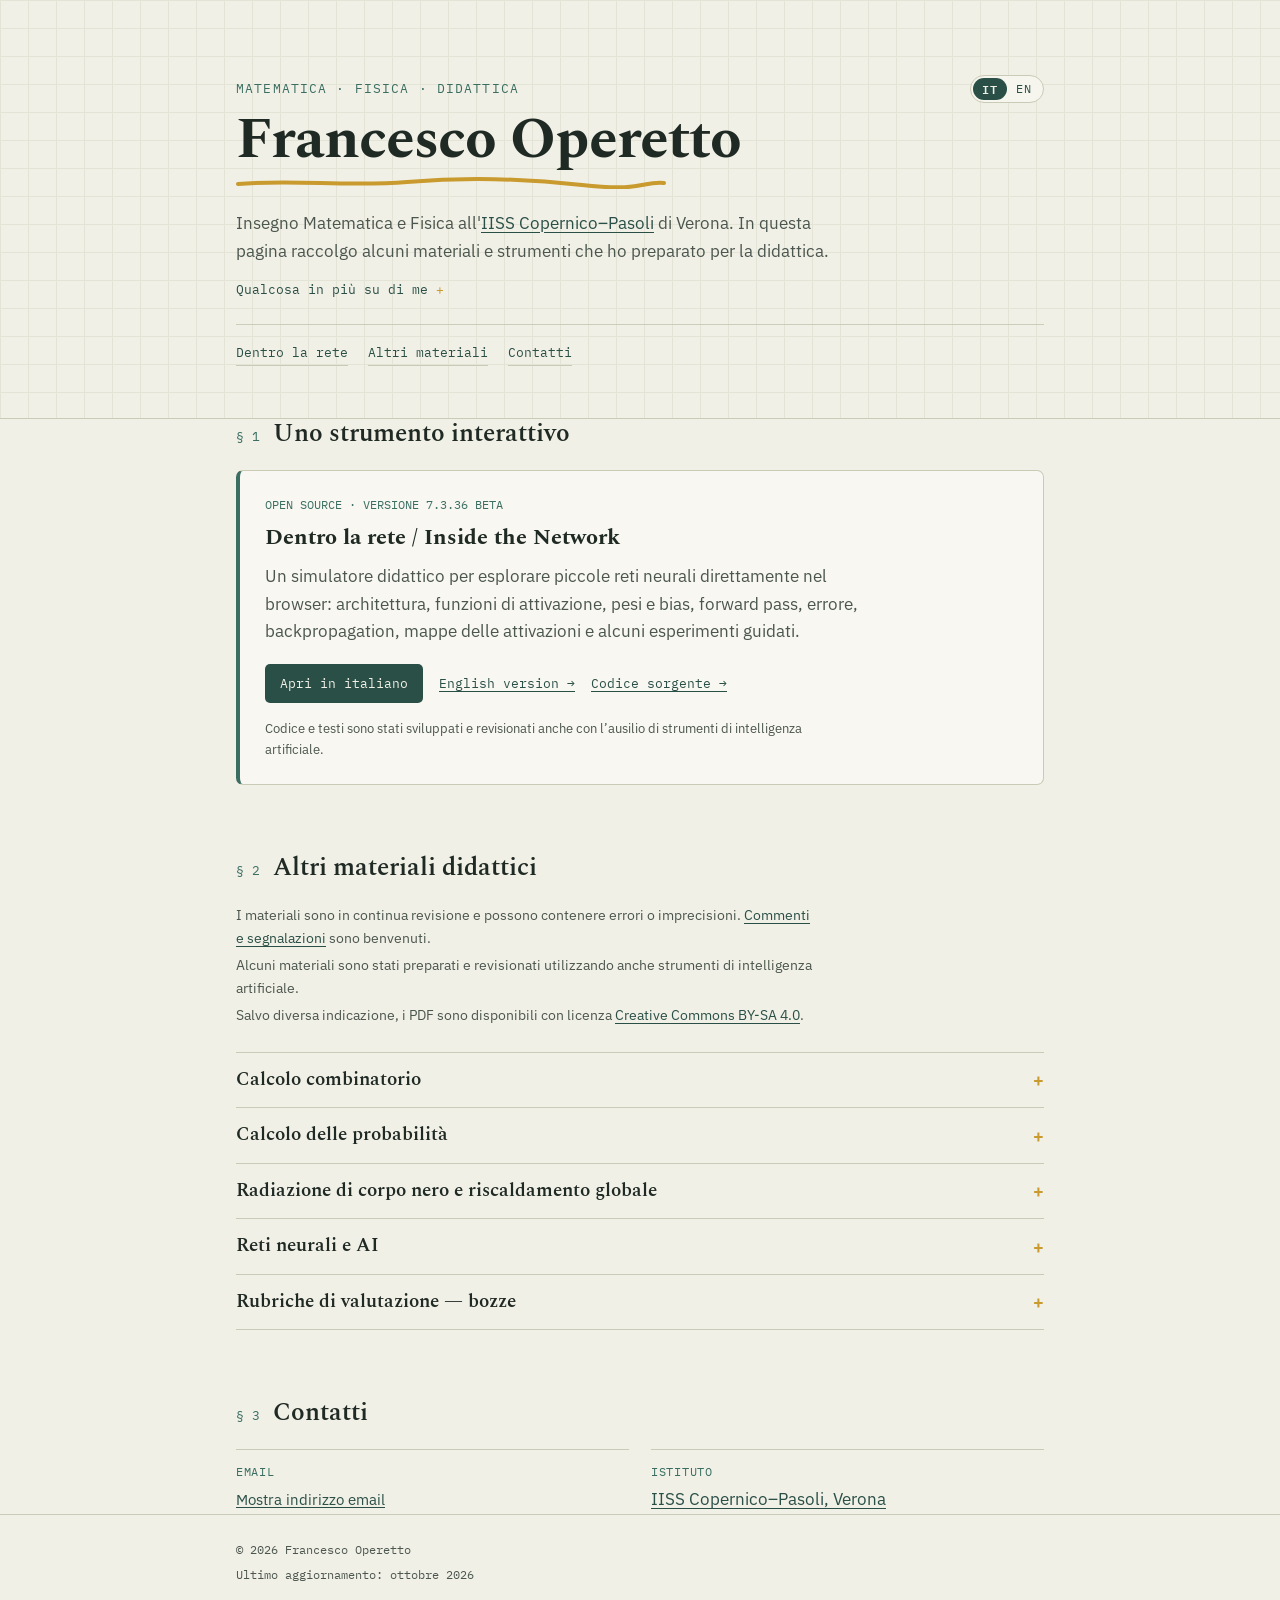
==== commit 711155ce: "Update version number to 7.3.36 BETA" ====
--- a/index.html
+++ b/index.html
@@ -60,7 +60,7 @@
       <h2>Uno strumento interattivo</h2>
     </div>
     <div class="app-card">
-      <div class="app-kicker">OPEN SOURCE · VERSIONE 7.3.35 BETA</div>
+      <div class="app-kicker">OPEN SOURCE · VERSIONE 7.3.36 BETA</div>
       <h3>Dentro la rete / Inside the Network</h3>
       <p>
         Un simulatore didattico per esplorare piccole reti neurali direttamente nel browser: architettura,
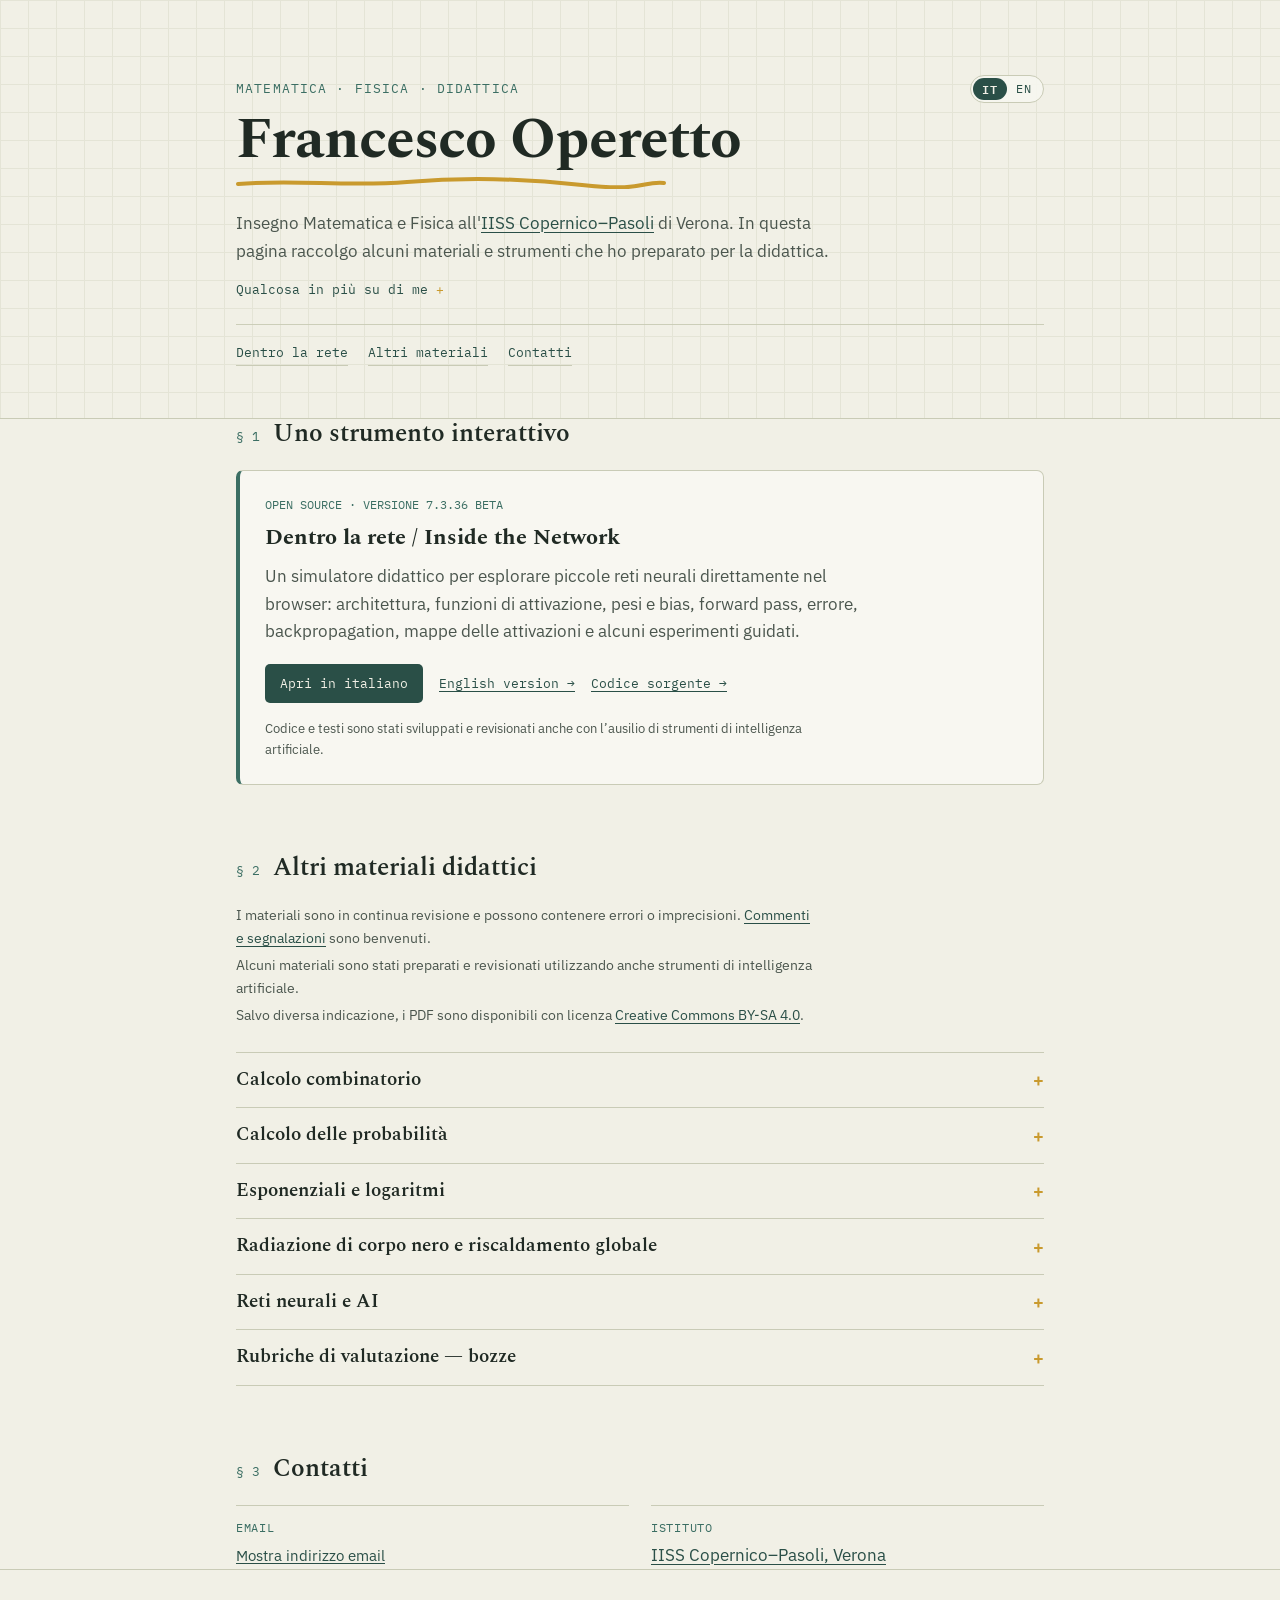
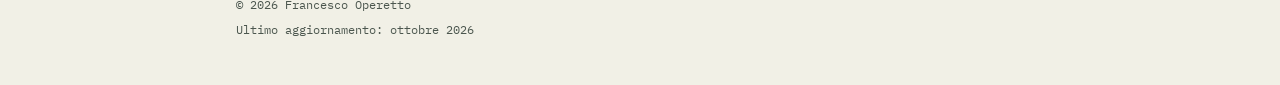
==== commit 3abeee10: "Add practice worksheet on exp and log" ====
--- a/index.html
+++ b/index.html
@@ -104,6 +104,22 @@
       </ul>
     </details>
 
+    <details class="material-group" id="esponenziali-logaritmi">
+      <summary>Esponenziali e logaritmi</summary>
+      <ul class="files">
+        <li>
+          <div class="file-row">
+            <div>
+              <div class="file-name">Esponenziali e logaritmi — Esercizi di rinforzo con svolgimenti</div>
+              <div class="file-desc">Scheda per la quarta liceo scientifico: 36 esercizi in quattro blocchi su equazioni e disequazioni esponenziali e logaritmiche e sullo studio di dominio, zeri e segno di funzioni, con svolgimenti passo-passo.</div>
+              <div class="file-meta">PDF · 27 pagine · 1,0 MB · aggiornato 26 ottobre 2026</div>
+            </div>
+            <a class="dl" href="materiali/esponenziali-logaritmi/esponenziali_logaritmi_scheda.pdf">Apri PDF →</a>
+          </div>
+        </li>
+      </ul>
+    </details>
+
     <details class="material-group" id="radiazione-corpo-nero-riscaldamento-globale">
       <summary>Radiazione di corpo nero e riscaldamento globale</summary>
       <ul class="files">
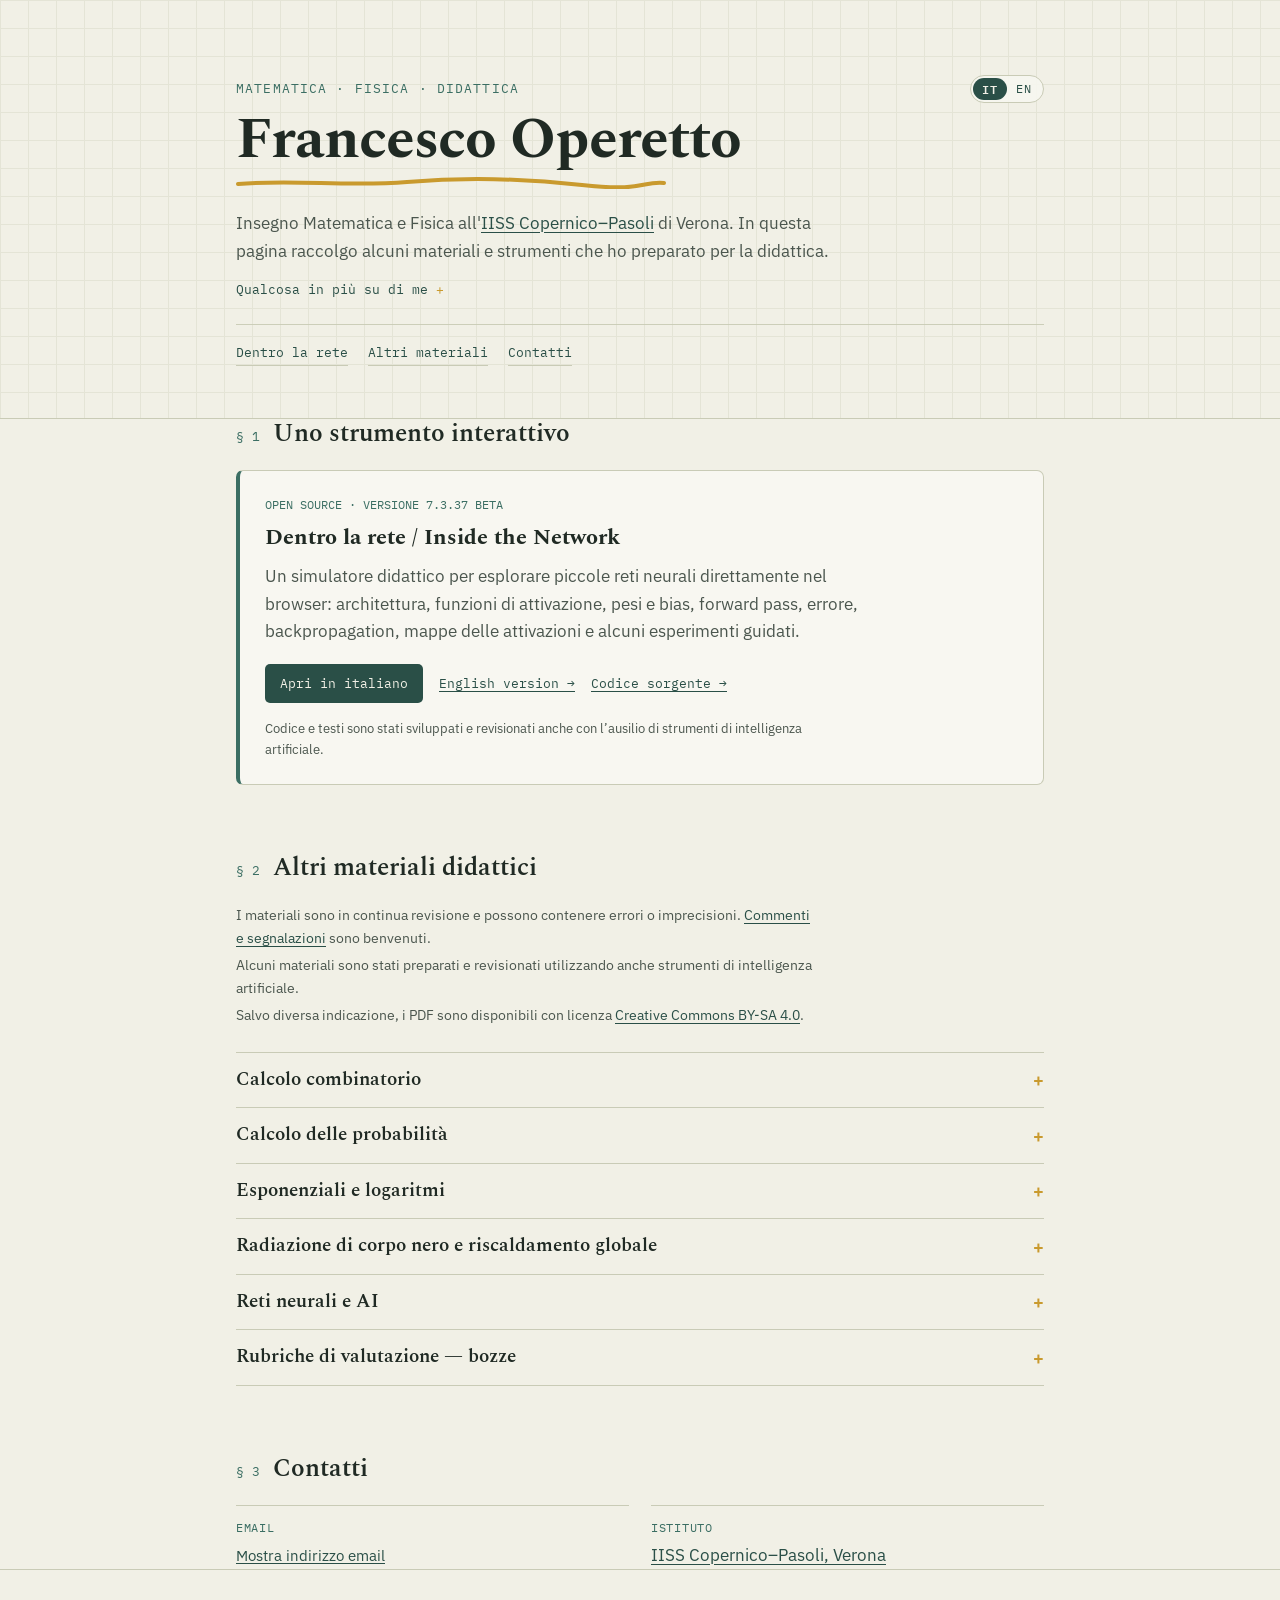
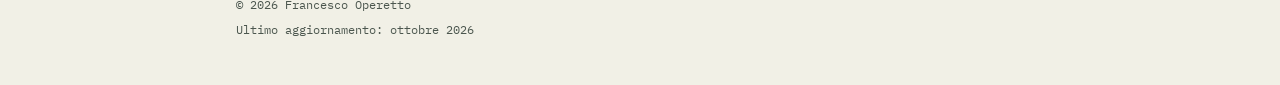
==== commit ee295ff5: "Add teacher presentation" ====
--- a/index.html
+++ b/index.html
@@ -60,7 +60,7 @@
       <h2>Uno strumento interattivo</h2>
     </div>
     <div class="app-card">
-      <div class="app-kicker">OPEN SOURCE · VERSIONE 7.3.36 BETA</div>
+      <div class="app-kicker">OPEN SOURCE · VERSIONE 7.3.37 BETA</div>
       <h3>Dentro la rete / Inside the Network</h3>
       <p>
         Un simulatore didattico per esplorare piccole reti neurali direttamente nel browser: architettura,
@@ -131,6 +131,7 @@
     <details class="material-group" id="reti-neurali-ai">
       <summary>Reti neurali e AI</summary>
       <ul class="files">
+        <li><div class="file-row"><div><div class="file-name">Dentro la rete: presentazione per docenti</div><div class="file-desc">Presentazione dell'incontro di aggiornamento per docenti del 19 e 26 ottobre 2026: potenzialità e rischi dell'AI attuale; struttura, matematica e funzionamento di una piccola rete neurale.</div><div class="file-meta">PDF · 3,7 MB · aggiornato 26 ottobre 2026</div><div class="file-meta">Applicazione collegata: <a href="https://francesco-operetto.github.io/dentro-la-rete/it/">Dentro la rete</a></div></div><a class="dl" href="materiali/reti-neurali-ai/dentro_la_rete_presentazione_docenti.pdf">Apri PDF →</a></div></li>
         <li><div class="file-row"><div><div class="file-name">Note matematiche sulle reti neurali</div><div class="file-desc">Approfondimento per docenti: la matematica di una rete neurale, dal calcolo delle uscite alla discesa del gradiente, passando per funzioni di errore e backpropagation, con riferimento alla loro implementazione in Dentro la rete.</div><div class="file-meta">PDF · Italiano 1,9 MB · English 1,9 MB · aggiornato 19 ottobre 2026</div><div class="file-meta">Applicazione collegata: <a href="https://francesco-operetto.github.io/dentro-la-rete/it/">Dentro la rete</a></div></div><div class="file-actions"><a class="dl" href="materiali/reti-neurali-ai/note_matematiche_reti_neurali.pdf">PDF · Italiano →</a><a class="dl" href="materiali/reti-neurali-ai/mathematical_notes_neural_networks.pdf" lang="en">PDF · English →</a></div></div></li>
       </ul>
     </details>
